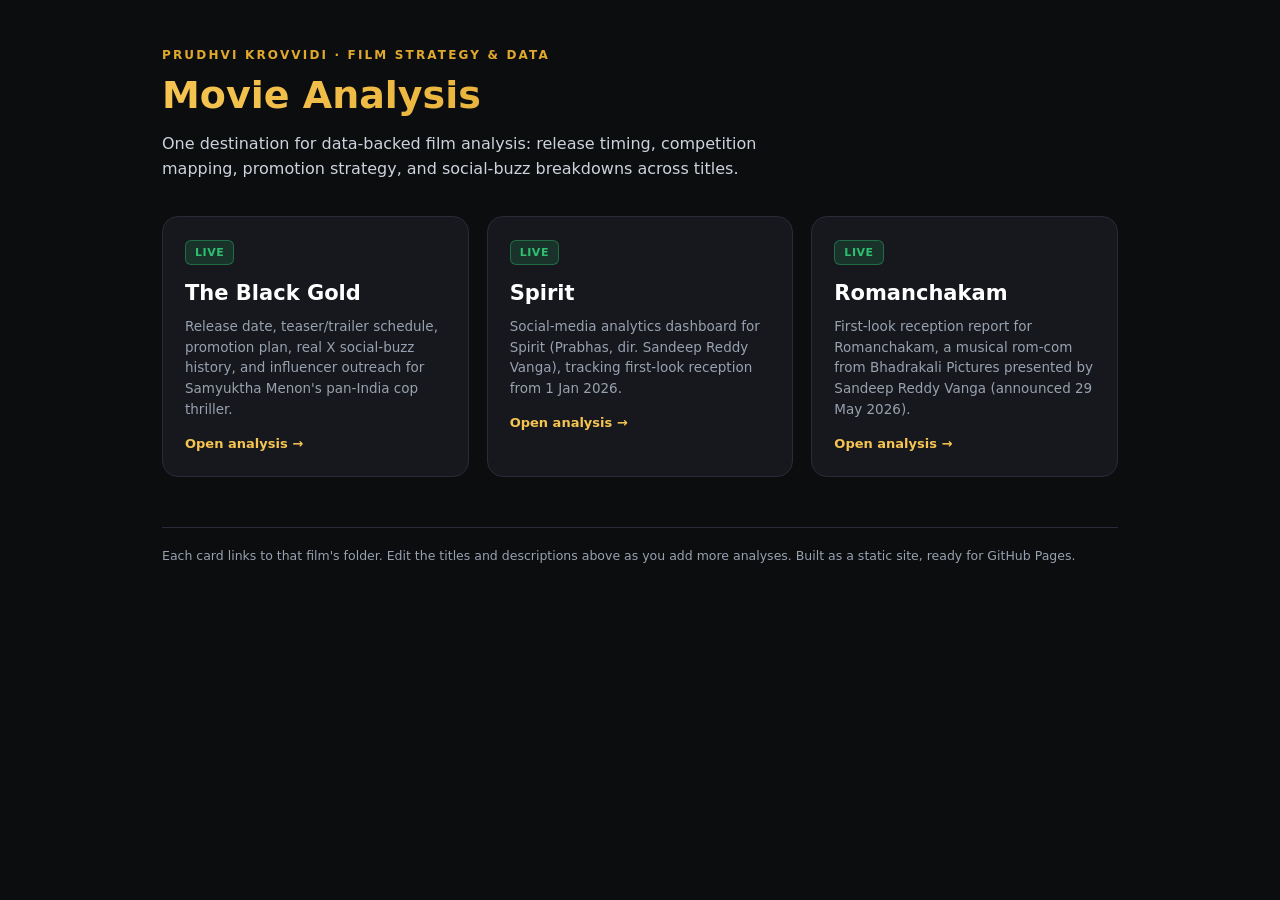
==== index.html @ 349664a1 "Consolidate movie analyses into one repo" ====
<!DOCTYPE html>
<html lang="en">
<head>
<meta charset="UTF-8">
<meta name="viewport" content="width=device-width, initial-scale=1.0">
<title>Movie Analysis - Index</title>
<style>
  :root{--bg:#0c0d0f;--card:#16181d;--card2:#1d2027;--ink:#eef0f3;--muted:#98a1b0;--line:#282c36;--gold:#e0a92e;--gold2:#f5c451;--blue:#5b9cf5}
  *{box-sizing:border-box}
  body{margin:0;font-family:'Segoe UI',system-ui,-apple-system,Roboto,Arial,sans-serif;background:var(--bg);color:var(--ink);line-height:1.55}
  .wrap{max-width:1000px;margin:0 auto;padding:46px 22px 90px}
  .kicker{color:var(--gold);font-weight:700;letter-spacing:.18em;text-transform:uppercase;font-size:12px}
  h1{font-size:38px;margin:10px 0 6px;line-height:1.1;background:linear-gradient(90deg,#f5c451,#e0a92e 60%,#b07a14);-webkit-background-clip:text;background-clip:text;-webkit-text-fill-color:transparent}
  .lead{color:#cdd3dd;font-size:16px;max-width:640px}
  .grid{display:grid;grid-template-columns:repeat(auto-fill,minmax(280px,1fr));gap:18px;margin-top:34px}
  a.card{display:block;background:var(--card);border:1px solid var(--line);border-radius:16px;padding:22px;text-decoration:none;color:inherit;transition:.18s}
  a.card:hover{border-color:var(--gold);transform:translateY(-3px);background:var(--card2)}
  .badge{display:inline-block;font-size:11px;font-weight:700;letter-spacing:.05em;text-transform:uppercase;padding:3px 9px;border-radius:6px;margin-bottom:12px}
  .b-live{background:rgba(47,191,113,.16);color:#2fbf71;border:1px solid rgba(47,191,113,.4)}
  .b-soon{background:rgba(245,166,35,.15);color:#f5a623;border:1px solid rgba(245,166,35,.4)}
  .card h2{font-size:21px;margin:0 0 6px;color:#fff}
  .card p{color:var(--muted);font-size:13.5px;margin:0}
  .card .go{margin-top:14px;font-size:13px;color:var(--gold2);font-weight:600}
  footer{margin-top:50px;border-top:1px solid var(--line);padding-top:18px;font-size:12.5px;color:var(--muted)}
  a{color:var(--blue)}
</style>
</head>
<body>
<div class="wrap">
  <div class="kicker">Prudhvi Krovvidi · Film Strategy &amp; Data</div>
  <h1>Movie Analysis</h1>
  <p class="lead">One destination for data-backed film analysis: release timing, competition mapping, promotion strategy, and social-buzz breakdowns across titles.</p>

  <div class="grid">
    <a class="card" href="./the-black-dog/">
      <span class="badge b-live">Live</span>
      <h2>The Black Gold</h2>
      <p>Release date, teaser/trailer schedule, promotion plan, real X social-buzz history, and influencer outreach for Samyuktha Menon's pan-India cop thriller.</p>
      <div class="go">Open analysis &rarr;</div>
    </a>

    <a class="card" href="./spirit-analysis/">
      <span class="badge b-live">Live</span>
      <h2>Spirit</h2>
      <p>Social-media analytics dashboard for Spirit (Prabhas, dir. Sandeep Reddy Vanga), tracking first-look reception from 1 Jan 2026.</p>
      <div class="go">Open analysis &rarr;</div>
    </a>

    <a class="card" href="./romanchakam-analysis/">
      <span class="badge b-live">Live</span>
      <h2>Romanchakam</h2>
      <p>First-look reception report for Romanchakam, a musical rom-com from Bhadrakali Pictures presented by Sandeep Reddy Vanga (announced 29 May 2026).</p>
      <div class="go">Open analysis &rarr;</div>
    </a>
  </div>

  <footer>
    Each card links to that film's folder. Edit the titles and descriptions above as you add more analyses.
    Built as a static site, ready for GitHub Pages.
  </footer>
</div>
</body>
</html>
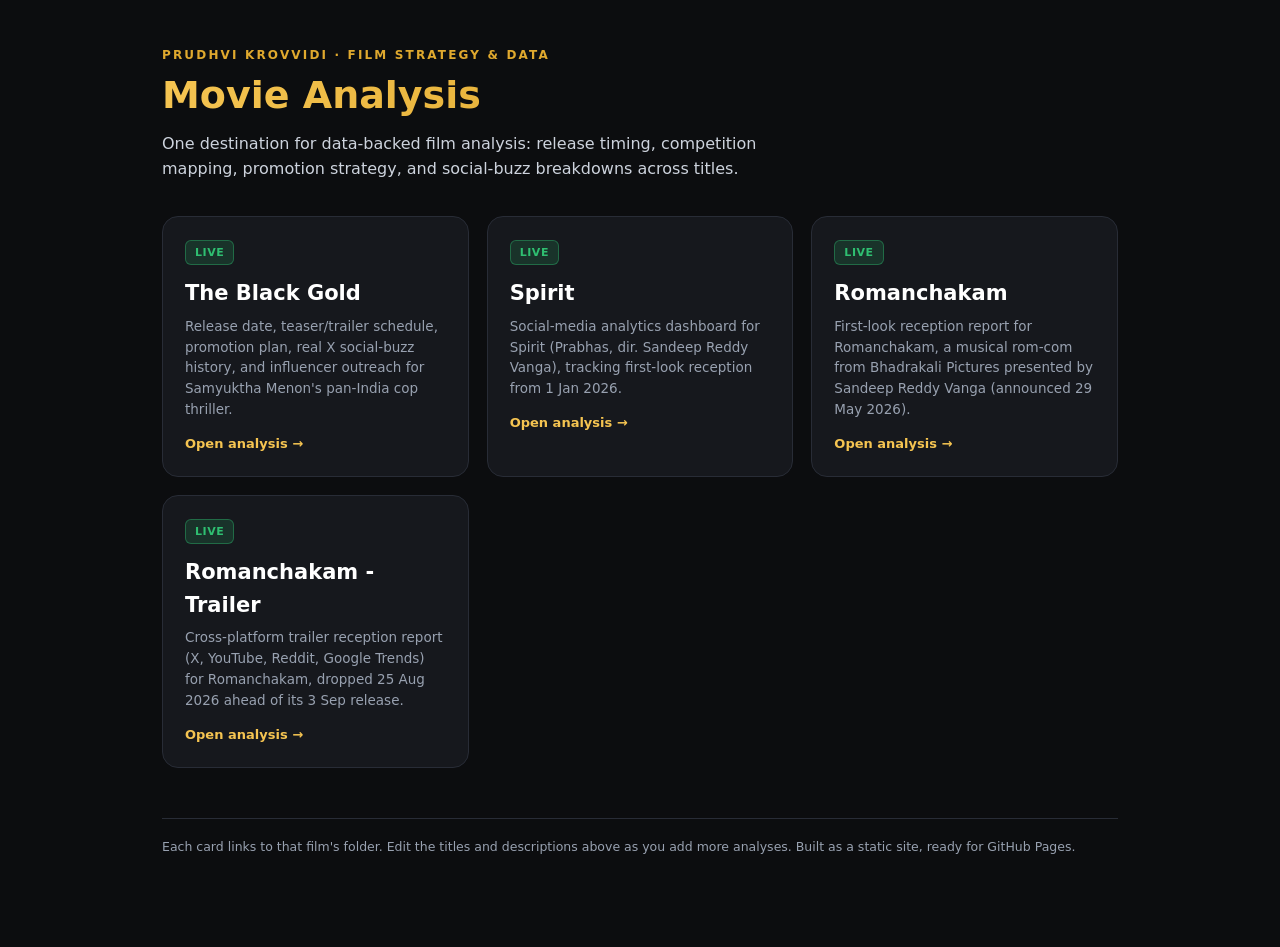
==== commit c7e0e345: "FEAT: Add Romanchakam trailer reception report Cross-platform (X, YouTube, Reddit, Google Trends) re" ====
--- a/index.html
+++ b/index.html
@@ -4,6 +4,7 @@
 <meta charset="UTF-8">
 <meta name="viewport" content="width=device-width, initial-scale=1.0">
 <title>Movie Analysis - Index</title>
+<link rel="icon" type="image/svg+xml" href="data:image/svg+xml,%3Csvg xmlns='http://www.w3.org/2000/svg' viewBox='0 0 32 32'%3E%3Crect width='32' height='32' rx='7' fill='%2316181d'/%3E%3Crect x='4' y='12' width='24' height='15' rx='2' fill='%23e0a92e'/%3E%3Cdefs%3E%3CclipPath id='c'%3E%3Crect x='4' y='5' width='24' height='7' rx='1.5'/%3E%3C/clipPath%3E%3C/defs%3E%3Cg clip-path='url(%23c)'%3E%3Crect x='4' y='5' width='24' height='7' fill='%231d2027'/%3E%3Cg fill='%23f5c451'%3E%3Cpolygon points='4,12 8,12 14,5 10,5'/%3E%3Cpolygon points='12,12 16,12 22,5 18,5'/%3E%3Cpolygon points='20,12 24,12 30,5 26,5'/%3E%3Cpolygon points='28,12 32,12 38,5 34,5'/%3E%3C/g%3E%3C/g%3E%3C/svg%3E">
 <style>
   :root{--bg:#0c0d0f;--card:#16181d;--card2:#1d2027;--ink:#eef0f3;--muted:#98a1b0;--line:#282c36;--gold:#e0a92e;--gold2:#f5c451;--blue:#5b9cf5}
   *{box-sizing:border-box}
@@ -52,6 +53,13 @@
       <p>First-look reception report for Romanchakam, a musical rom-com from Bhadrakali Pictures presented by Sandeep Reddy Vanga (announced 29 May 2026).</p>
       <div class="go">Open analysis &rarr;</div>
     </a>
+
+    <a class="card" href="./romanchakam-trailer-analysis/">
+      <span class="badge b-live">Live</span>
+      <h2>Romanchakam - Trailer</h2>
+      <p>Cross-platform trailer reception report (X, YouTube, Reddit, Google Trends) for Romanchakam, dropped 25 Aug 2026 ahead of its 3 Sep release.</p>
+      <div class="go">Open analysis &rarr;</div>
+    </a>
   </div>
 
   <footer>
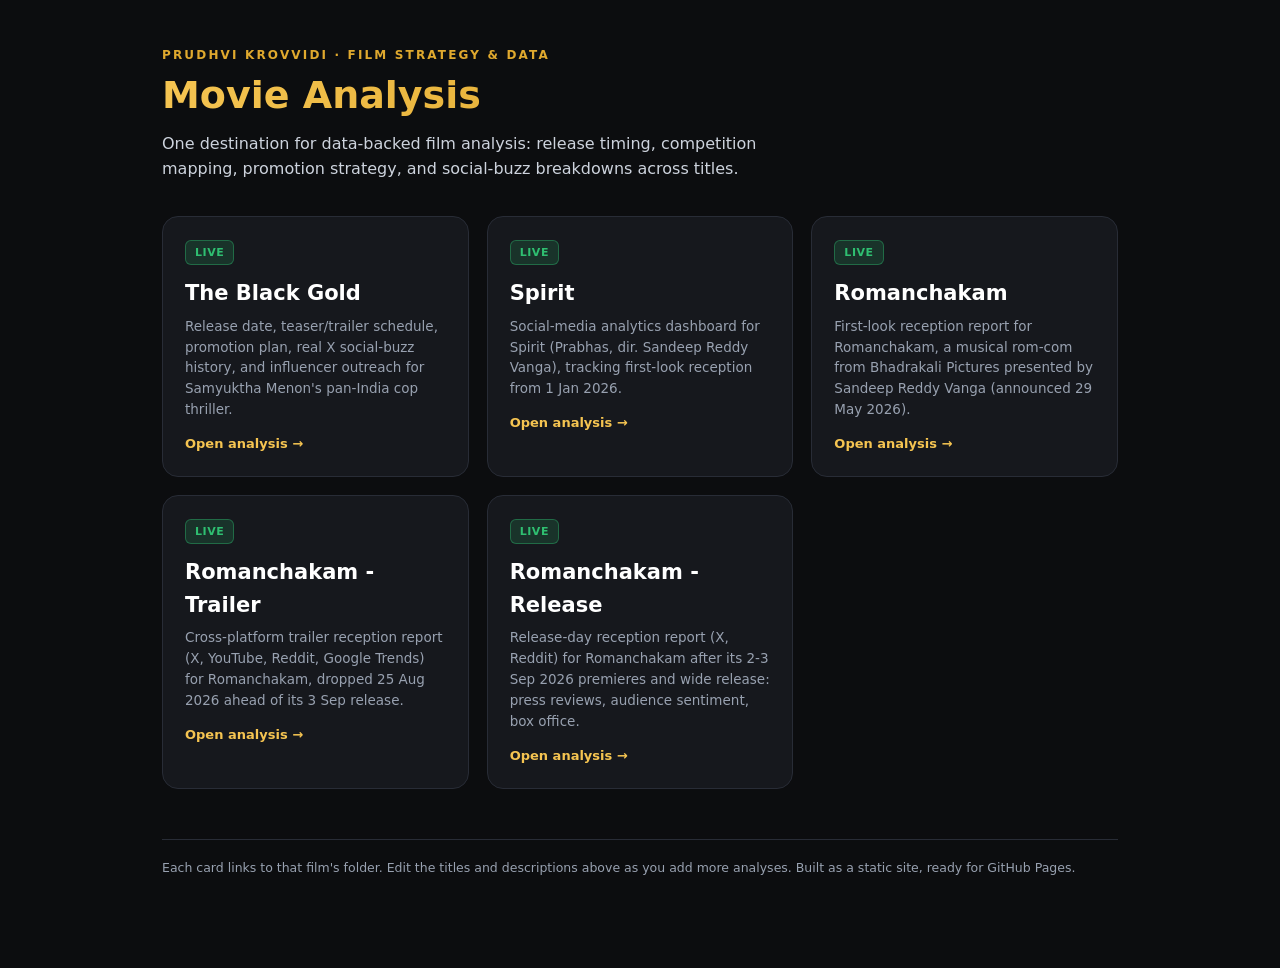
==== commit 9dd4d0d3: "FEAT: Add Romanchakam release-day report; consolidate LICENSE; chart-first redesign" ====
--- a/index.html
+++ b/index.html
@@ -60,6 +60,13 @@
       <p>Cross-platform trailer reception report (X, YouTube, Reddit, Google Trends) for Romanchakam, dropped 25 Aug 2026 ahead of its 3 Sep release.</p>
       <div class="go">Open analysis &rarr;</div>
     </a>
+
+    <a class="card" href="./romanchakam-release-analysis/">
+      <span class="badge b-live">Live</span>
+      <h2>Romanchakam - Release</h2>
+      <p>Release-day reception report (X, Reddit) for Romanchakam after its 2-3 Sep 2026 premieres and wide release: press reviews, audience sentiment, box office.</p>
+      <div class="go">Open analysis &rarr;</div>
+    </a>
   </div>
 
   <footer>
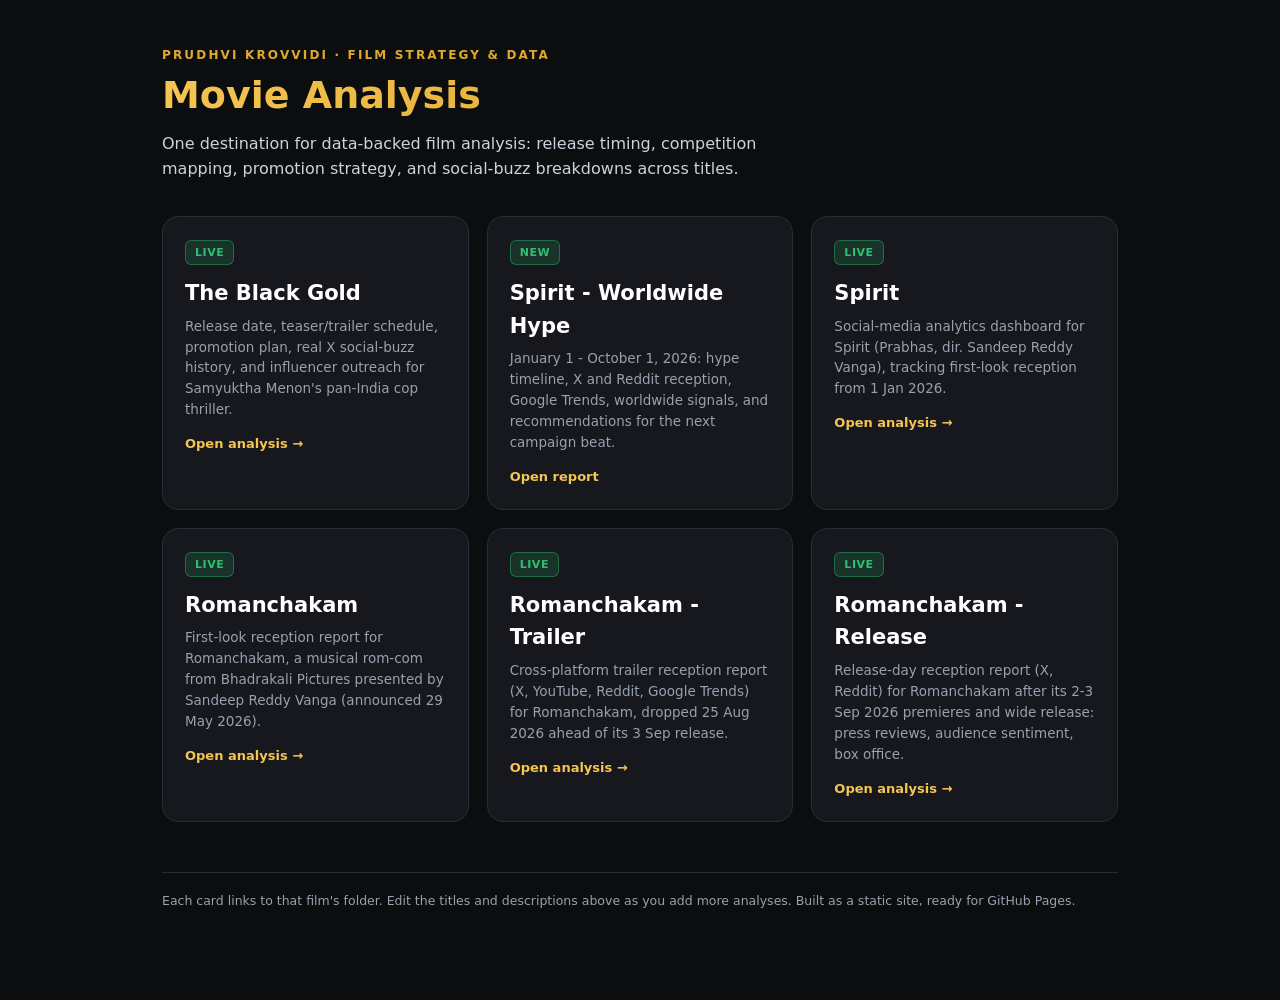
==== commit 617e8a7f: "DOC: Add Spirit worldwide hype report" ====
--- a/index.html
+++ b/index.html
@@ -40,6 +40,13 @@
       <div class="go">Open analysis &rarr;</div>
     </a>
 
+    <a class="card" href="./spirit-hype-analysis/">
+      <span class="badge b-live">New</span>
+      <h2>Spirit - Worldwide Hype</h2>
+      <p>January 1 - October 1, 2026: hype timeline, X and Reddit reception, Google Trends, worldwide signals, and recommendations for the next campaign beat.</p>
+      <div class="go">Open report</div>
+    </a>
+
     <a class="card" href="./spirit-analysis/">
       <span class="badge b-live">Live</span>
       <h2>Spirit</h2>
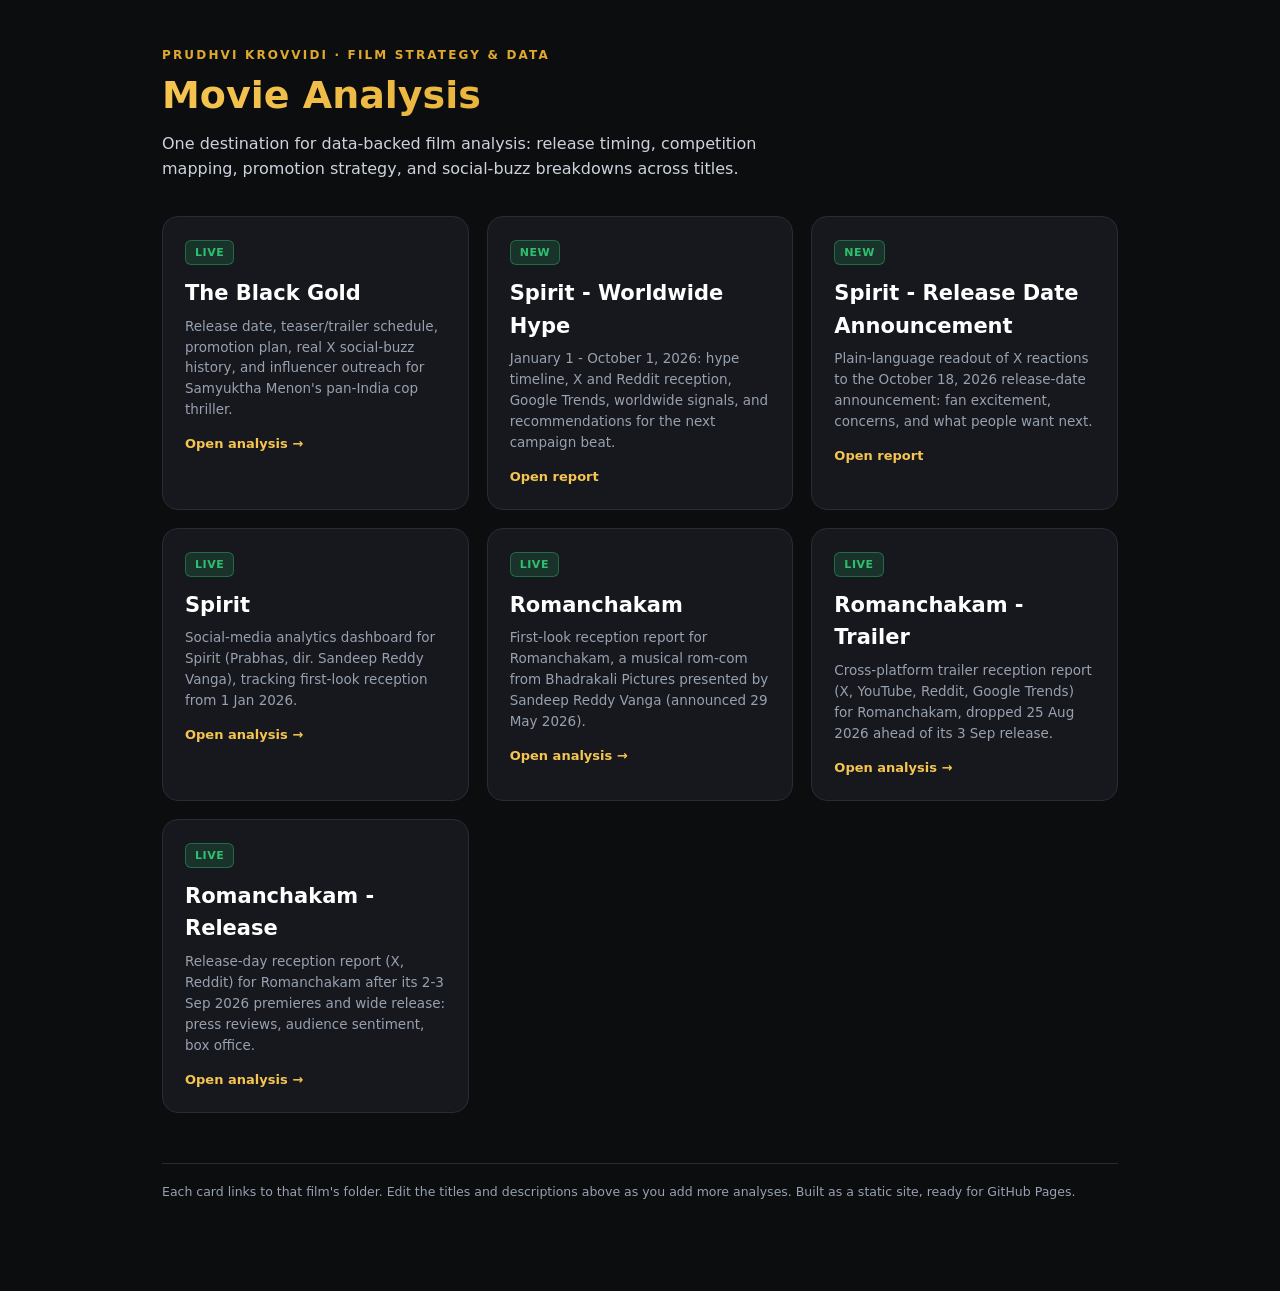
==== commit 13ec94f6: "FEAT: Add Spirit release announcement report" ====
--- a/index.html
+++ b/index.html
@@ -47,6 +47,13 @@
       <div class="go">Open report</div>
     </a>
 
+    <a class="card" href="./spirit-release-announcement/">
+      <span class="badge b-live">New</span>
+      <h2>Spirit - Release Date Announcement</h2>
+      <p>Plain-language readout of X reactions to the October 18, 2026 release-date announcement: fan excitement, concerns, and what people want next.</p>
+      <div class="go">Open report</div>
+    </a>
+
     <a class="card" href="./spirit-analysis/">
       <span class="badge b-live">Live</span>
       <h2>Spirit</h2>
